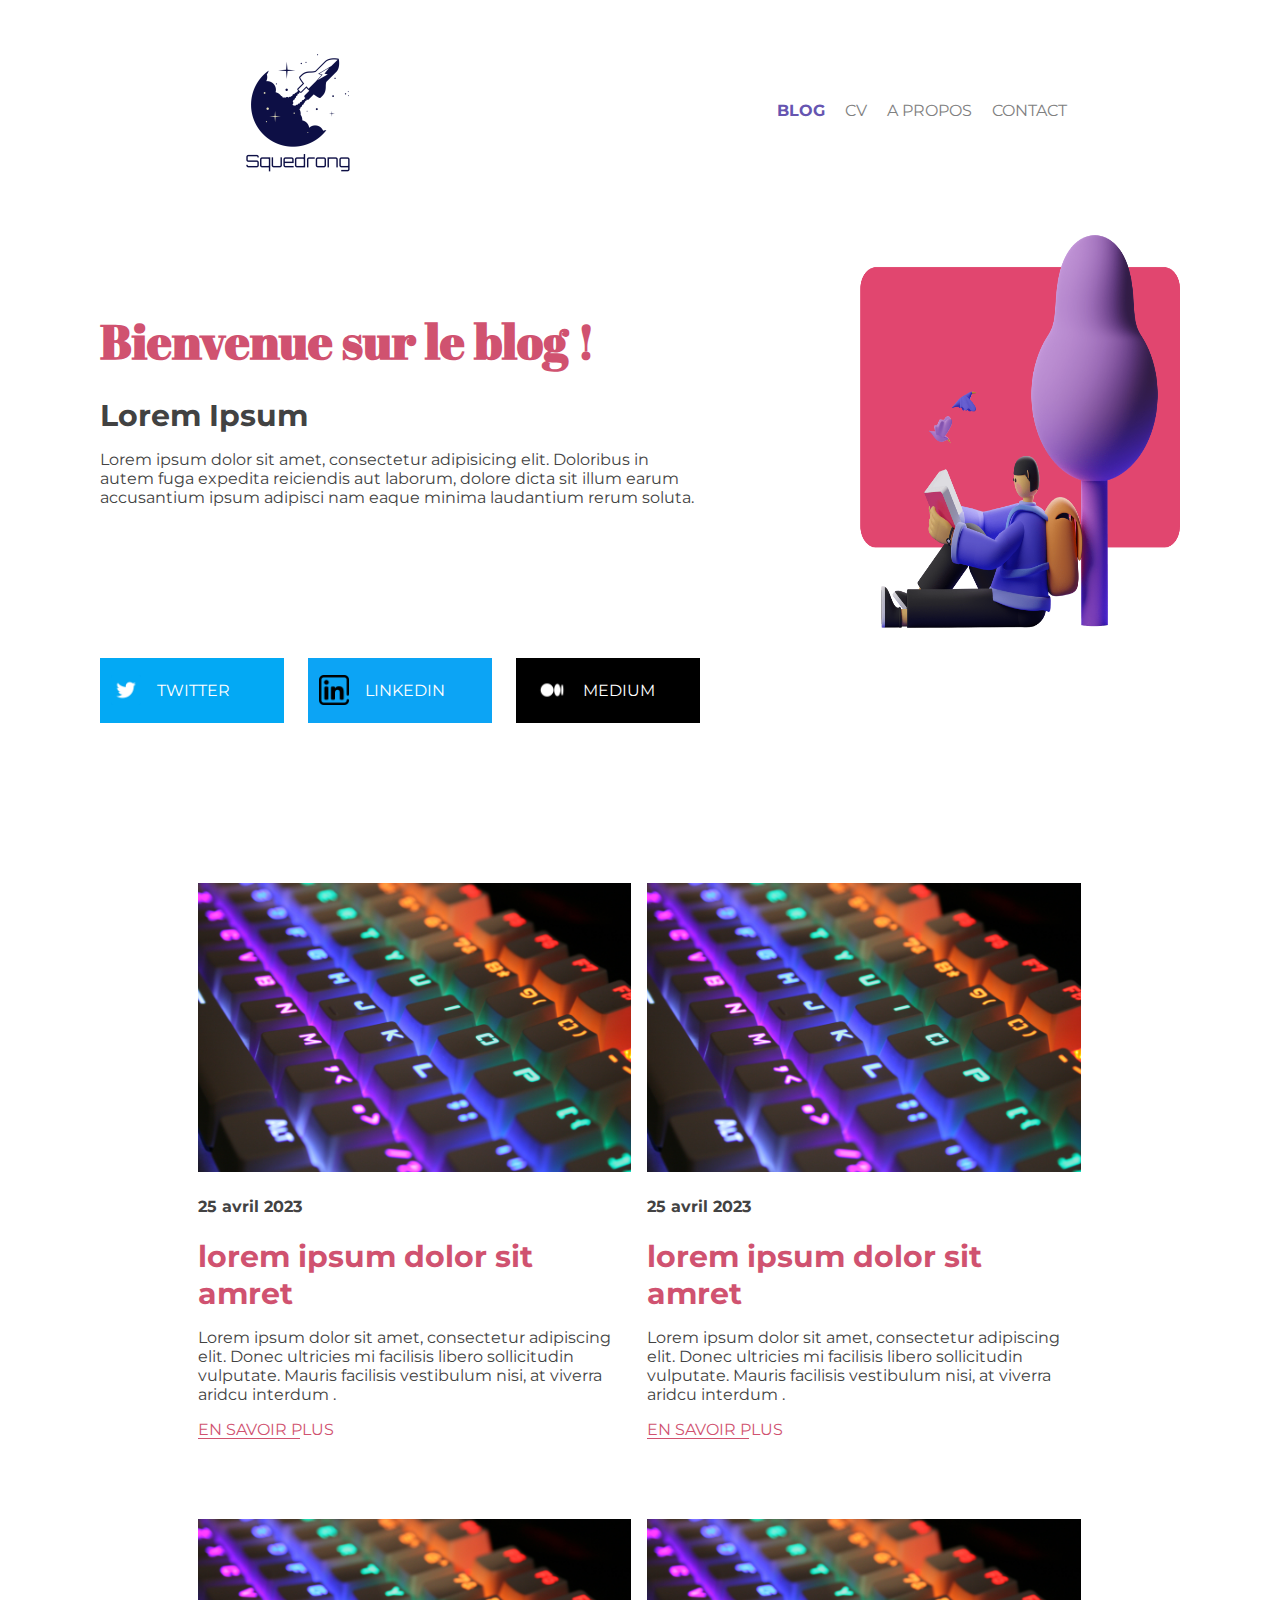
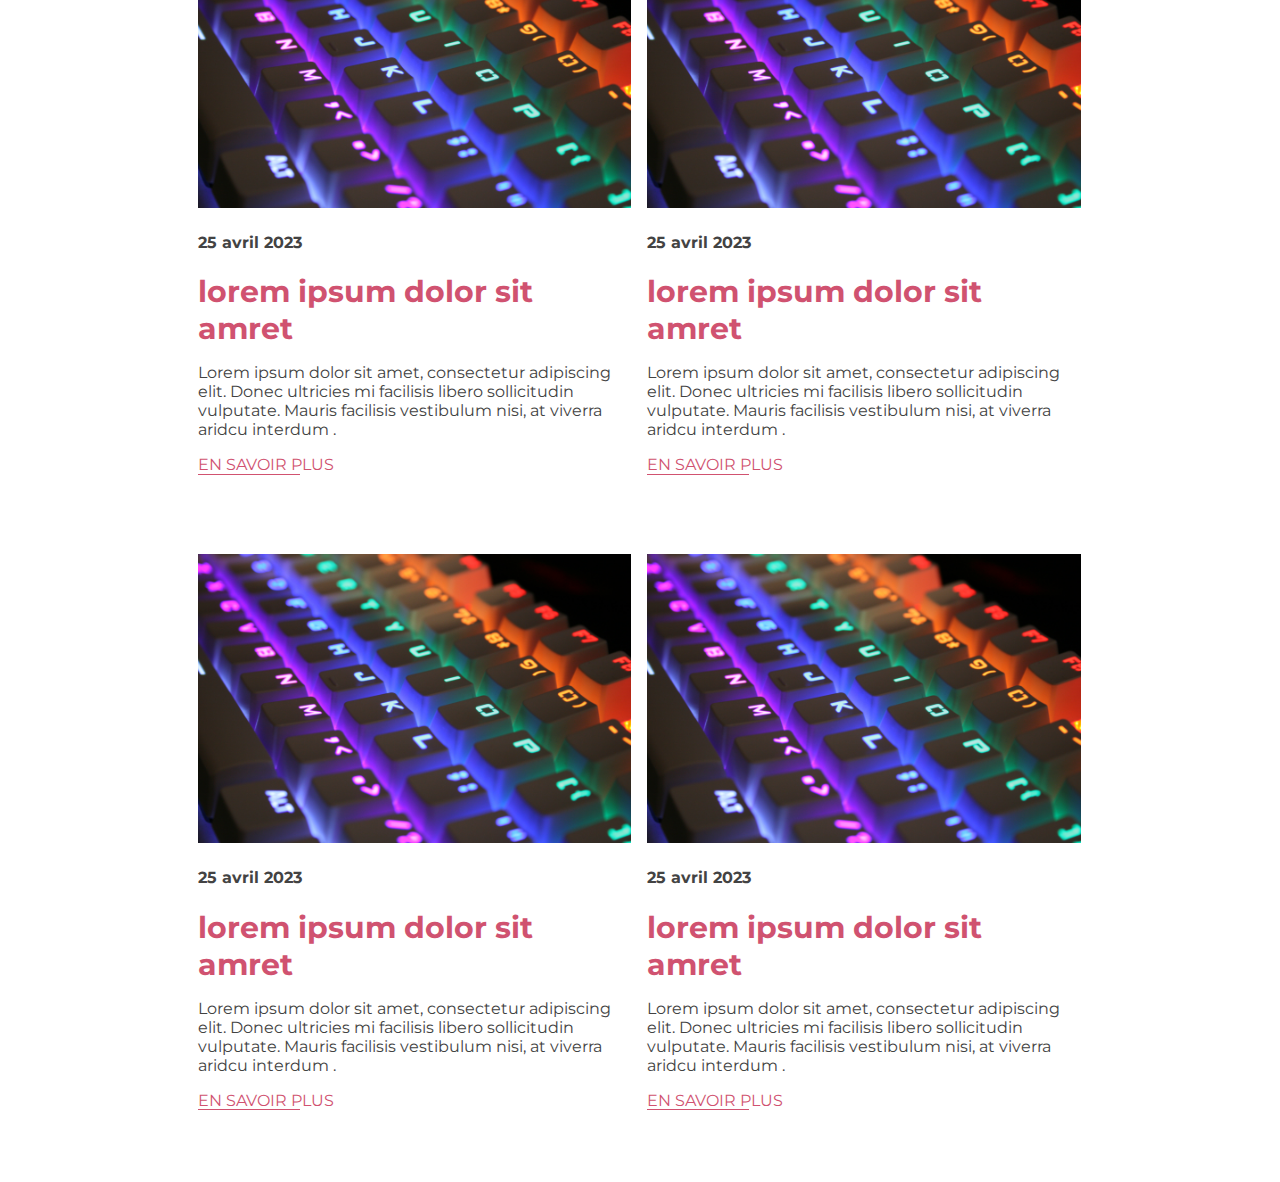
==== index.html @ de18105e "first commit" ====
<!DOCTYPE html>
<html lang="fr">

<head>

    <meta charset="UTF-8">
    <meta http-equiv="X-UA-Compatible" content="IE=edge">
    <meta name="viewport" content="width=device-width, initial-scale=1.0">
    <link rel="shortcut icon" href="img/logo.ico" type="image/x-icon">
    <link rel="icon" href="img/logo.png">
    <link rel="stylesheet" href="acceuil.css">                                    
    <link rel="preconnect" href="https://fonts.googleapis.com">
    <link rel="preconnect" href="https://fonts.gstatic.com" crossorigin>
    <link href="https://fonts.googleapis.com/css2?family=Abril+Fatface&family=Montserrat&display=swap" rel="stylesheet">
    <title>Squedrong</title>

</head>
<body>

    <header>
        <a href="index.html"><img alt="logo" src="img/logo.png" class="logo"></a>
    <div class="contact">
        <a class="gras" href="index.html">BLOG</a>
        <a href="https://www.youtube.com/watch?v=dQw4w9WgXcQ" target="_blank">CV</a>
        <a href="apropos.html">A PROPOS</a>
        <a href="contact.html">CONTACT</a>
    </div>
    </header>
    <div class="contReseau">
        <div class="textgauche">
            <h1>Bienvenue sur le blog !</h1>
            <h2 class="titrenoir">Lorem Ipsum</h2>
            <p>Lorem ipsum dolor sit amet, consectetur adipisicing elit. Doloribus in autem fuga expedita reiciendis aut laborum, dolore dicta sit illum earum accusantium ipsum adipisci nam eaque minima laudantium rerum soluta.</p>
                <div class="reseau">
                    <a href="https://twitter.com/?lang=fr" target="_blank"><div class="twitter"><img src="img/twitter.png" alt="twitter"><span class="underline">TWITTER</span></div></a>
                    <a href="https://www.linkedin.com/feed/" target="_blank"><div class="linkedin"><img src="img/linkedin.png" alt="linkedin"><span class="underline">LINKEDIN</span></div></a>
                    <a href="https://medium.com/" target="_blank"><div class="medium"><img src="img/medium.png" alt=""><span class="underline">MEDIUM</span> </div></a>
                </div>
        </div>
            <div>
                <img alt="illustration" src="img/illustration.png" class="image">
            </div>
    </div>


    <div class="container" id="article">


    <script src="main.js"></script>

    </div>
</body>
</html>
---- acceuil.css ----
body{
    font-family: 'Montserrat', sans-serif;
    background-color: white;
    font-size: 1em;
}
header {
    display: flex;
    flex-flow: row nowrap;
     align-items: center;
    justify-content: space-around;
    font-family: 'Montserrat';
}
.image {
    display: flex;
    margin: 0%;
    width: 25vw;
    height: 49vh;   
}
.logo {
    width: 100%;
}
div.contact a.gras{
    font-weight: bold;
    color:#6655b1;
}
div.contact a{
    color: grey;
    text-decoration: none; 
    margin-right: 1em; 
}
div.contact a:hover{
    color: #6655b1;
    font-weight: bold;
}
.container{
    display: flex;
    flex-wrap: wrap;
    flex-direction: row;
    gap: 1em;
    margin-left: 15%;
    width: 70%;
}
div.pc{
    width: 49%;
    box-sizing: border-box;
    margin-bottom: 4em;
}
img{
    width: 100%;
}
/* taille image et couleur texte */
h1{
    font-family: 'Abril Fatface';
    color: #D05270;
    font-size: 3em;
    margin-top: 2em;
    margin-bottom:0.5em ;
}
p{
font-family: 'Montserrat';
color: #424242;
max-width: 600px;
}
h4{
    color: #434343;
    font-family: 'Montserrat';
}
h2 {
    color: #D05270;
    font-family: 'Montserrat';
    font-size: 30px;
    margin: 0;
}
.pcrose {
    width: 300px;
    height: 225px;
}
.pcnoir {
    width: 300px;
    height: 225px;
}
span{
    text-decoration:underline;
}
/* contenu */
div.flexbox1 {
    display: flex;
    margin-left: 15%;
    width: 50%;
    flex-flow: row;
    margin-bottom: 9em;
    
}
.souligne {
    background-image: linear-gradient(to right, #d15270 75%, transparent 50%);
    background-position: 0 110%;
    background-size: 100% 2px;
    background-repeat: no-repeat;
}
a{
    color: #D05270;
    text-decoration: none;
}
.titrenoir {
    color: #424242;
}
/*partie reseau*/
div.contReseau{
    display: flex;
    justify-content:center;    
    gap: 10em;
    margin-bottom: 10em;
    

}
div.contReseau .textgauche{
    display:flex;
    flex-direction: column;
    gap: em ;
    justify-content: flex-start;

   
}
div.contReseau .textgauche .reseau{
    display: flex;
}

.underline {
    text-decoration: none;
}
div.reseau{
    display: flex;
    
    gap: 1.5em;
    height: 200px;
    align-items: flex-end;
}
div.reseau div{
    flex: 1;
    color: white;
    font-size: 1em;
    height: 65px;
    display: flex;
    align-items: center;
}
div.reseau a{
    text-decoration: none;
    flex: 1;
}
div.reseau .twitter{
    background-color: #03a9f4;
    padding-right: 10px;
}
div.reseau .linkedin{
    background-color: #0ca4f5;
    padding-right: 10px;
}
div.reseau .medium{
    background-color: black;
    padding-left: 10px;
}

div.reseau img{
    width: 30px;
    margin-left: 0.7em;
    margin-bottom: 0.1em;
}
div.reseau div span{
    margin-left: 1em;
    text-align: center;
}
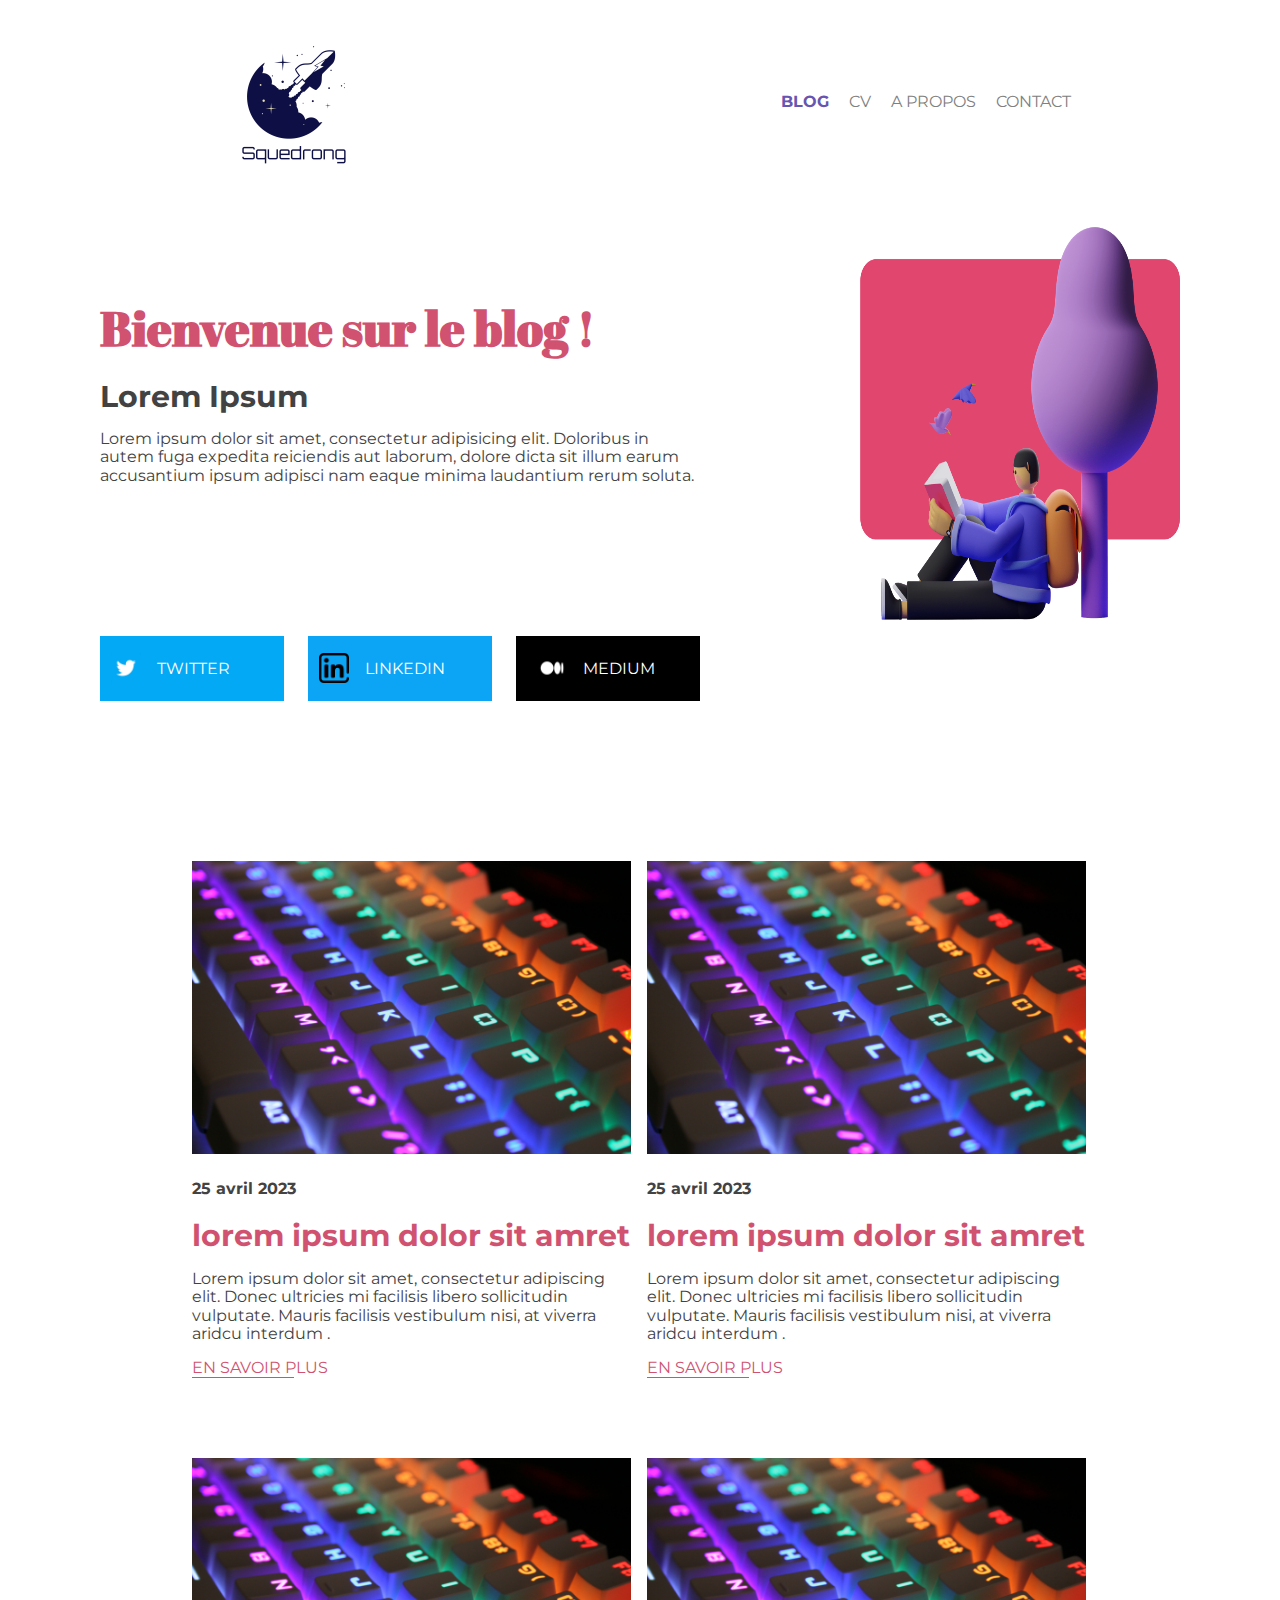
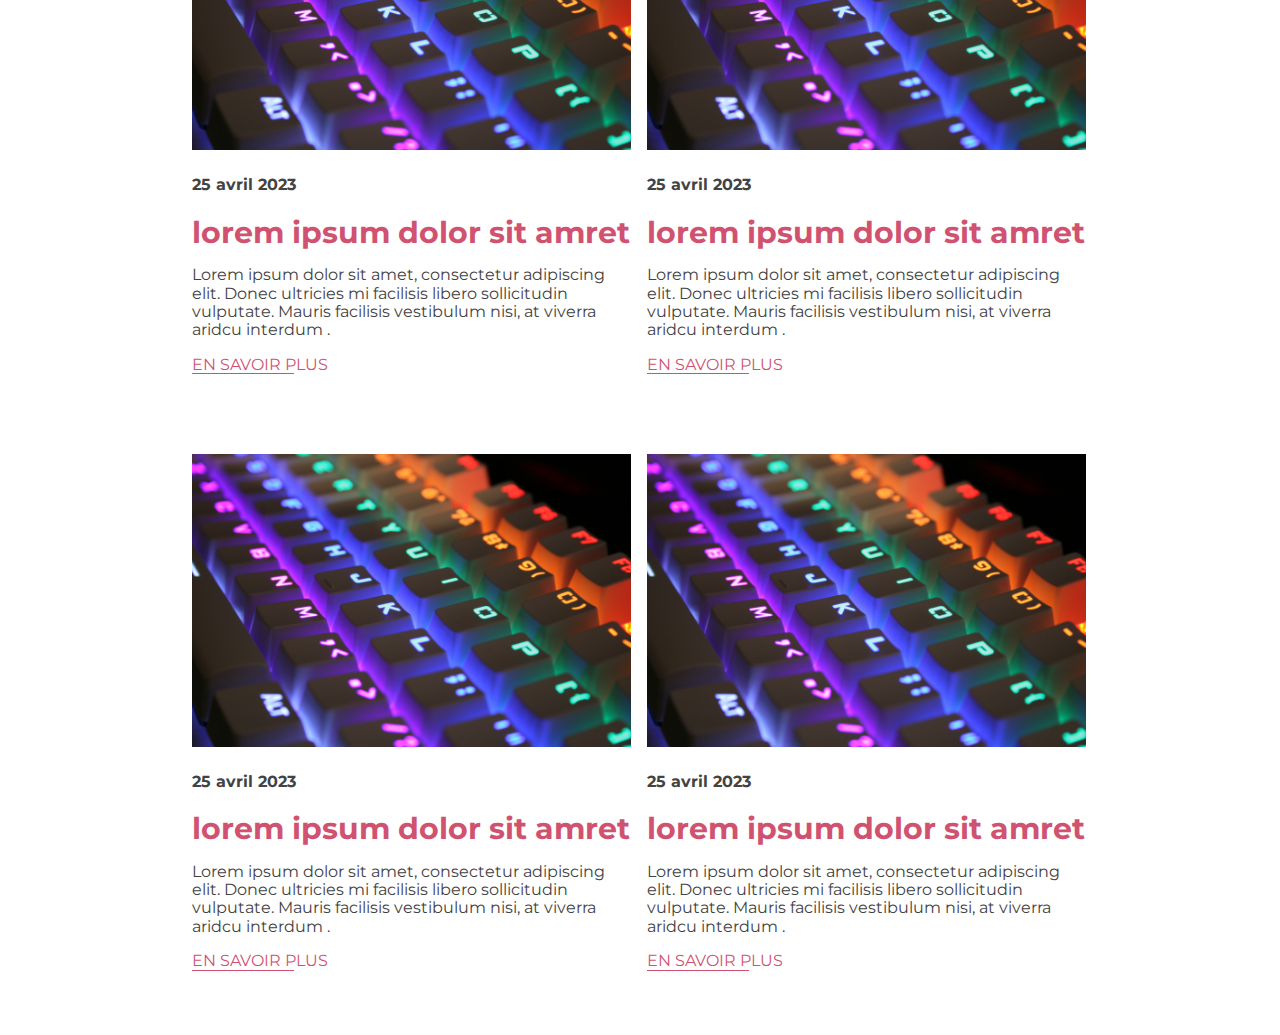
==== commit 1230137e: "nouveau depart" ====
--- a/index.html
+++ b/index.html
@@ -6,6 +6,7 @@
     <meta charset="UTF-8">
     <meta http-equiv="X-UA-Compatible" content="IE=edge">
     <meta name="viewport" content="width=device-width, initial-scale=1.0">
+    <link rel="stylesheet" href="normalize.css">
     <link rel="shortcut icon" href="img/logo.ico" type="image/x-icon">
     <link rel="icon" href="img/logo.png">
     <link rel="stylesheet" href="acceuil.css">                                    
